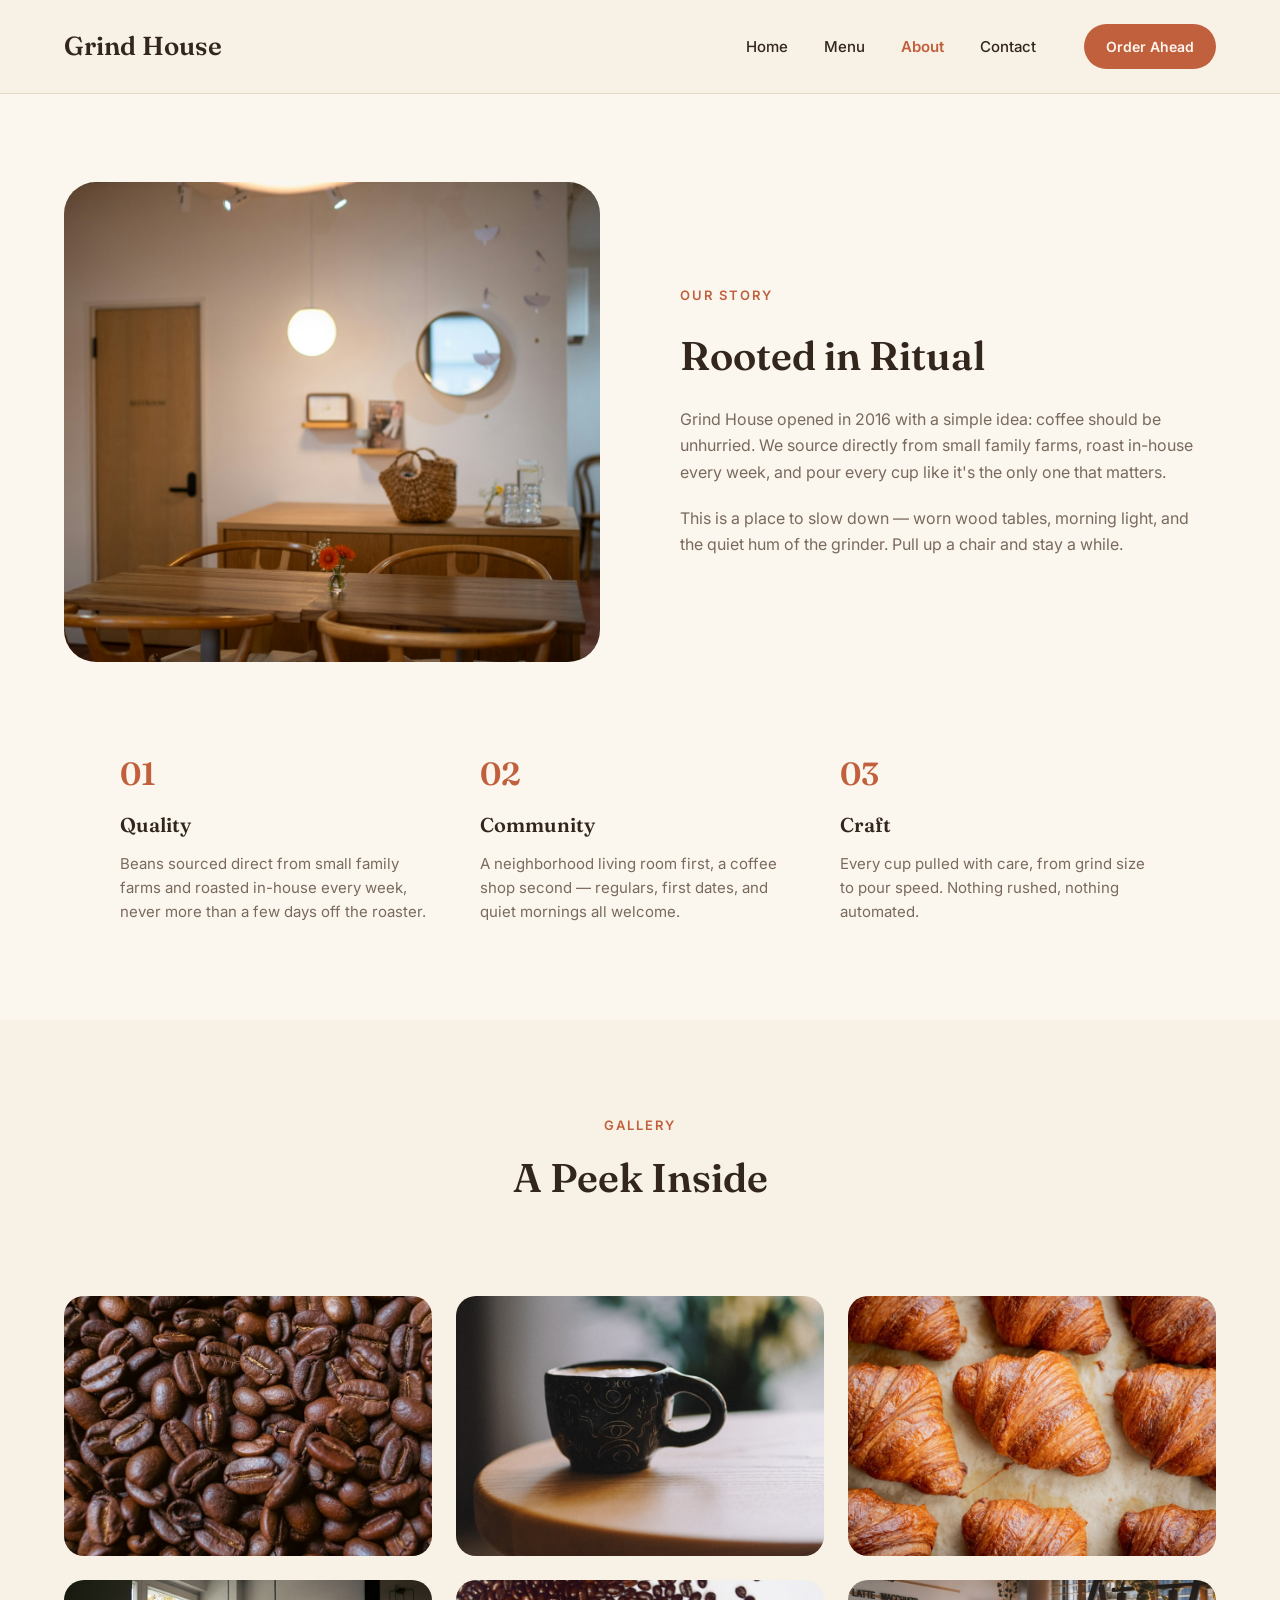
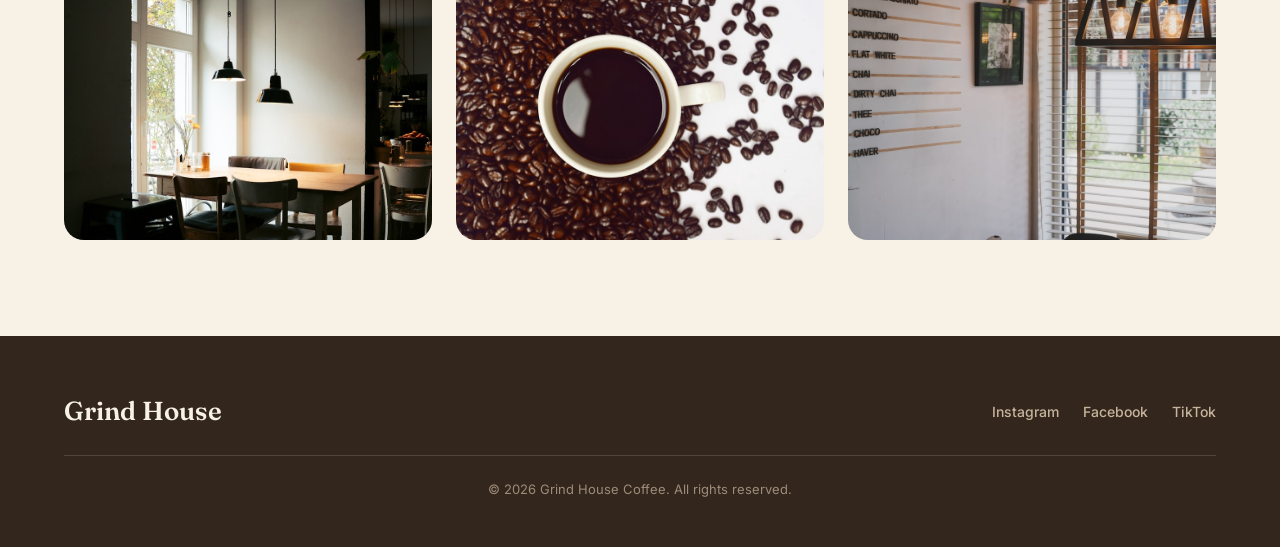
==== about.html @ 4ec2ee50 "Initial commit: Grind House multi-page static site Warm-minimalist coffee house landing site built f" ====
<!DOCTYPE html>
<html lang="ru">
<head>
<meta charset="UTF-8">
<meta name="viewport" content="width=device-width, initial-scale=1.0">
<title>About — Grind House</title>
<link rel="preconnect" href="https://fonts.googleapis.com">
<link rel="preconnect" href="https://fonts.gstatic.com" crossorigin>
<link href="https://fonts.googleapis.com/css2?family=Fraunces:ital,wght@0,600;0,900;1,600&family=Inter:ital,wght@0,400;0,500;0,600;1,400&display=swap" rel="stylesheet">
<link rel="stylesheet" href="css/style.css">
</head>
<body>

<header class="site-header">
  <a class="logo" href="index.html">Grind House</a>
  <nav class="site-nav">
    <ul class="nav-links">
      <li><a href="index.html">Home</a></li>
      <li><a href="menu.html">Menu</a></li>
      <li><a href="about.html" class="active" aria-current="page">About</a></li>
      <li><a href="contact.html">Contact</a></li>
    </ul>
    <a class="btn btn-primary btn-small" href="#">Order Ahead</a>
  </nav>
</header>

<main>

  <section class="about">
    <div class="photo-frame">
      <img src="assets/about-cafe-interior.jpg" alt="Cozy warm-toned interior of Grind House">
    </div>
    <div class="about-copy">
      <span class="eyebrow">Our Story</span>
      <h2>Rooted in Ritual</h2>
      <p>Grind House opened in 2016 with a simple idea: coffee should be unhurried. We source directly from small family farms, roast in-house every week, and pour every cup like it's the only one that matters.</p>
      <p>This is a place to slow down — worn wood tables, morning light, and the quiet hum of the grinder. Pull up a chair and stay a while.</p>
    </div>
  </section>

  <section class="values-row">
    <div class="value-card">
      <span class="value-index">01</span>
      <h3>Quality</h3>
      <p>Beans sourced direct from small family farms and roasted in-house every week, never more than a few days off the roaster.</p>
    </div>
    <div class="value-card">
      <span class="value-index">02</span>
      <h3>Community</h3>
      <p>A neighborhood living room first, a coffee shop second — regulars, first dates, and quiet mornings all welcome.</p>
    </div>
    <div class="value-card">
      <span class="value-index">03</span>
      <h3>Craft</h3>
      <p>Every cup pulled with care, from grind size to pour speed. Nothing rushed, nothing automated.</p>
    </div>
  </section>

  <section class="gallery">
    <div class="section-heading">
      <span class="eyebrow">Gallery</span>
      <h2>A Peek Inside</h2>
    </div>
    <div class="gallery-grid">
      <div class="photo-frame"><img src="assets/gallery-beans.jpg" alt="Close-up of freshly roasted coffee beans"></div>
      <div class="photo-frame"><img src="assets/gallery-cup.jpg" alt="Coffee cup on a wooden table"></div>
      <div class="photo-frame"><img src="assets/gallery-pastries.jpg" alt="Fresh croissants and pastries"></div>
      <div class="photo-frame"><img src="assets/gallery-interior-1.jpg" alt="Warm, moody Grind House seating area"></div>
      <div class="photo-frame"><img src="assets/gallery-beans-cup.jpg" alt="Black coffee surrounded by roasted beans"></div>
      <div class="photo-frame"><img src="assets/gallery-interior-2.jpg" alt="Grind House interior with menu board"></div>
    </div>
  </section>

</main>

<footer class="site-footer">
  <div class="footer-top">
    <span class="logo">Grind House</span>
    <div class="social-links">
      <a href="#">Instagram</a>
      <a href="#">Facebook</a>
      <a href="#">TikTok</a>
    </div>
  </div>
  <div class="footer-divider"></div>
  <p class="copyright">© 2026 Grind House Coffee. All rights reserved.</p>
</footer>

</body>
</html>
---- css/style.css ----
/* Grind House — shared styles
   Palette, type and spacing carried over 1:1 from the Figma landing page. */

:root {
  --cream: #F7F1E6;
  --cream-alt: #FBF7EF;
  --text-dark: #33261C;
  --text-muted: #7A6A5D;
  --terracotta: #C1603C;
  --terracotta-dark: #A94D2B;
  --terracotta-light: #DD825A;
  --cream-text: #FFF6F0;
  --warm-muted: #C7B49D;
  --copy-muted: #9E8C7A;
  --map-bg: #EDE3D3;
  --border: #E4D8C6;
}

* {
  box-sizing: border-box;
}

html {
  scroll-behavior: smooth;
}

body {
  margin: 0;
  background: var(--cream);
  color: var(--text-dark);
  font-family: "Inter", sans-serif;
  font-size: 16px;
  line-height: 1.5;
}

h1, h2, h3 {
  margin: 0;
  font-family: "Fraunces", serif;
  font-weight: 600;
}

p {
  margin: 0;
}

a {
  text-decoration: none;
  color: inherit;
}

ul {
  list-style: none;
  margin: 0;
  padding: 0;
}

img {
  max-width: 100%;
  display: block;
}

.eyebrow {
  font-family: "Inter", sans-serif;
  font-weight: 600;
  font-size: 13px;
  letter-spacing: 2px;
  text-transform: uppercase;
  color: var(--terracotta);
}

.section-heading {
  display: flex;
  flex-direction: column;
  align-items: center;
  gap: 12px;
  text-align: center;
  margin-bottom: 48px;
}

.section-heading h2 {
  font-size: clamp(28px, 4vw, 40px);
  color: var(--text-dark);
}

/* Buttons */

.btn {
  display: inline-flex;
  align-items: center;
  justify-content: center;
  padding: 16px 28px;
  border-radius: 999px;
  font-family: "Inter", sans-serif;
  font-weight: 600;
  font-size: 15px;
  border: none;
  cursor: pointer;
  transition: background-color 0.2s ease, color 0.2s ease, border-color 0.2s ease;
}

.btn-primary {
  background: var(--terracotta);
  color: var(--cream-text);
}

.btn-primary:hover {
  background: var(--terracotta-dark);
}

.btn-secondary {
  background: transparent;
  color: var(--text-dark);
  border: 1.5px solid var(--text-dark);
}

.btn-secondary:hover {
  background: var(--text-dark);
  color: var(--cream);
}

.btn-small {
  padding: 12px 22px;
  font-size: 14px;
}

/* Header / Nav */

.site-header {
  position: sticky;
  top: 0;
  z-index: 10;
  display: flex;
  align-items: center;
  justify-content: space-between;
  gap: 24px;
  padding: 24px 64px;
  background: var(--cream);
  border-bottom: 1px solid var(--border);
  flex-wrap: wrap;
}

.logo {
  font-family: "Fraunces", serif;
  font-weight: 600;
  font-size: 26px;
  color: var(--text-dark);
  white-space: nowrap;
}

.site-nav {
  display: flex;
  align-items: center;
  gap: 48px;
  flex-wrap: wrap;
}

.nav-links {
  display: flex;
  align-items: center;
  gap: 36px;
  flex-wrap: wrap;
}

.nav-links a {
  font-weight: 500;
  font-size: 15px;
  color: var(--text-dark);
}

.nav-links a.active {
  color: var(--terracotta);
  font-weight: 600;
}

.nav-links a:hover {
  color: var(--terracotta);
}

/* Photos */

.photo-frame {
  position: relative;
  flex: 1;
  min-height: 260px;
  border-radius: 32px;
  overflow: hidden;
  background: linear-gradient(135deg, #8B5E3C, #5C3D25);
}

.photo-frame img {
  width: 100%;
  height: 100%;
  object-fit: cover;
  display: block;
}

/* Gallery grid (about.html) */

.gallery {
  display: flex;
  flex-direction: column;
  align-items: center;
  gap: 40px;
  padding: 96px 64px;
  background: var(--cream);
}

.gallery-grid {
  display: grid;
  grid-template-columns: repeat(3, 1fr);
  gap: 24px;
  width: 100%;
  max-width: 1200px;
}

.gallery-grid .photo-frame {
  height: 260px;
  border-radius: 20px;
}

/* Hero */

.hero {
  display: flex;
  align-items: center;
  gap: 80px;
  padding: 72px 64px;
  background: var(--cream);
}

.hero-copy {
  flex: 1;
  display: flex;
  flex-direction: column;
  align-items: flex-start;
  gap: 24px;
}

.hero-copy h1 {
  font-weight: 900;
  font-size: clamp(36px, 5vw, 60px);
  line-height: 1.08;
  color: var(--text-dark);
}

.hero-copy p.subtext {
  font-family: "Inter", sans-serif;
  font-size: 18px;
  line-height: 1.5;
  color: var(--text-muted);
  max-width: 440px;
}

.cta-row {
  display: flex;
  gap: 16px;
  flex-wrap: wrap;
}

.hero .photo-frame {
  flex: 1;
  height: 500px;
}

/* About */

.about {
  display: flex;
  align-items: center;
  gap: 80px;
  padding: 88px 64px;
  background: var(--cream-alt);
}

.about .photo-frame {
  flex: 1;
  height: 480px;
}

.about-copy {
  flex: 1;
  display: flex;
  flex-direction: column;
  align-items: flex-start;
  gap: 20px;
}

.about-copy h2 {
  font-size: clamp(28px, 4vw, 40px);
}

.about-copy p {
  font-size: 16px;
  line-height: 1.65;
  color: var(--text-muted);
  max-width: 520px;
}

/* About page — values row */

.values-row {
  display: flex;
  gap: 40px;
  padding: 0 64px 96px;
  background: var(--cream-alt);
  flex-wrap: wrap;
  justify-content: center;
}

.value-card {
  flex: 1;
  min-width: 220px;
  max-width: 320px;
  display: flex;
  flex-direction: column;
  gap: 12px;
}

.value-card .value-index {
  font-family: "Fraunces", serif;
  font-weight: 600;
  font-size: 32px;
  color: var(--terracotta);
}

.value-card h3 {
  font-size: 20px;
  color: var(--text-dark);
}

.value-card p {
  font-size: 15px;
  line-height: 1.6;
  color: var(--text-muted);
}

/* Menu */

.menu-section {
  display: flex;
  flex-direction: column;
  align-items: center;
  padding: 96px 64px;
  background: var(--cream);
}

.menu-intro {
  max-width: 560px;
  text-align: center;
  color: var(--text-muted);
  font-size: 16px;
  line-height: 1.6;
  margin: -24px 0 48px;
}

.menu-columns {
  display: grid;
  grid-template-columns: repeat(2, minmax(300px, 440px));
  gap: 64px;
  justify-content: center;
}

.menu-column {
  display: flex;
  flex-direction: column;
  gap: 20px;
}

.menu-column h3 {
  font-size: 22px;
  color: var(--text-dark);
}

.menu-row {
  display: flex;
  justify-content: space-between;
  align-items: center;
  gap: 12px;
}

.menu-row .item-name {
  font-weight: 500;
  color: var(--text-dark);
}

.menu-row .item-price {
  font-weight: 600;
  color: var(--terracotta);
}

/* Hours */

.hours {
  display: flex;
  flex-direction: column;
  align-items: center;
  gap: 32px;
  padding: 88px 64px;
  background: var(--text-dark);
}

.hours .eyebrow {
  color: var(--terracotta-light);
}

.hours h2 {
  color: var(--cream);
  font-size: clamp(28px, 4vw, 36px);
}

.hours-list {
  display: flex;
  flex-direction: column;
  gap: 14px;
  width: 100%;
  max-width: 380px;
}

.hours-row {
  display: flex;
  justify-content: space-between;
  gap: 12px;
}

.hours-row .day {
  font-weight: 500;
  color: var(--cream);
}

.hours-row .time {
  color: var(--warm-muted);
}

/* Explore links (index page) */

.explore {
  display: flex;
  flex-direction: column;
  align-items: center;
  gap: 32px;
  padding: 88px 64px;
  background: var(--cream-alt);
  text-align: center;
}

.explore h2 {
  font-size: clamp(24px, 3.5vw, 32px);
}

.explore-buttons {
  display: flex;
  gap: 20px;
  flex-wrap: wrap;
  justify-content: center;
}

/* Contact */

.contact {
  display: flex;
  align-items: center;
  gap: 80px;
  padding: 88px 64px;
  background: var(--cream);
  flex-wrap: wrap;
}

.contact-copy {
  flex: 1;
  min-width: 280px;
  display: flex;
  flex-direction: column;
  align-items: flex-start;
  gap: 18px;
}

.contact-copy h2 {
  font-size: clamp(28px, 4vw, 36px);
}

.contact-copy .address {
  color: var(--text-muted);
  font-size: 16px;
  line-height: 1.6;
}

.contact-copy .phone,
.contact-copy .email {
  font-weight: 500;
  font-size: 16px;
  color: var(--text-dark);
}

.map-placeholder {
  position: relative;
  flex: 1;
  min-width: 280px;
  height: 360px;
  border-radius: 24px;
  overflow: hidden;
  background: var(--map-bg);
}

.map-placeholder img {
  width: 100%;
  height: 100%;
  object-fit: cover;
  display: block;
}

.map-caption {
  position: absolute;
  left: 0;
  right: 0;
  bottom: 0;
  display: flex;
  align-items: center;
  gap: 8px;
  padding: 18px 20px;
  background: linear-gradient(to top, rgba(51, 38, 28, 0.8), transparent);
  color: var(--cream-text);
  font-size: 14px;
}

/* Footer */

.site-footer {
  display: flex;
  flex-direction: column;
  align-items: center;
  gap: 24px;
  padding: 56px 64px 48px;
  background: var(--text-dark);
}

.footer-top {
  display: flex;
  justify-content: space-between;
  align-items: center;
  width: 100%;
  flex-wrap: wrap;
  gap: 16px;
}

.footer-top .logo {
  color: var(--cream);
}

.social-links {
  display: flex;
  gap: 24px;
  flex-wrap: wrap;
}

.social-links a {
  font-weight: 500;
  font-size: 14px;
  color: var(--warm-muted);
}

.social-links a:hover {
  color: var(--cream-text);
}

.footer-divider {
  width: 100%;
  height: 1px;
  background: rgba(247, 241, 230, 0.15);
}

.copyright {
  font-size: 13px;
  color: var(--copy-muted);
}

/* Responsive */

@media (max-width: 900px) {
  .site-header {
    padding: 20px 24px;
  }

  .hero,
  .about,
  .contact {
    flex-direction: column;
    padding: 56px 24px;
    gap: 40px;
  }

  .hero-copy,
  .about-copy {
    align-items: center;
    text-align: center;
  }

  .hero-copy p.subtext {
    max-width: 100%;
  }

  .cta-row {
    justify-content: center;
  }

  .menu-section,
  .hours,
  .explore {
    padding: 64px 24px;
  }

  .menu-columns {
    grid-template-columns: 1fr;
    max-width: 440px;
  }

  .gallery {
    padding: 64px 24px;
  }

  .gallery-grid {
    grid-template-columns: repeat(2, 1fr);
  }
}

@media (max-width: 560px) {
  .gallery-grid {
    grid-template-columns: 1fr;
  }

  .site-footer {
    padding: 48px 24px;
  }

  .footer-top {
    flex-direction: column;
    text-align: center;
  }
}

@media (max-width: 480px) {
  .logo {
    font-size: 22px;
  }

  .nav-links {
    gap: 20px;
  }
}
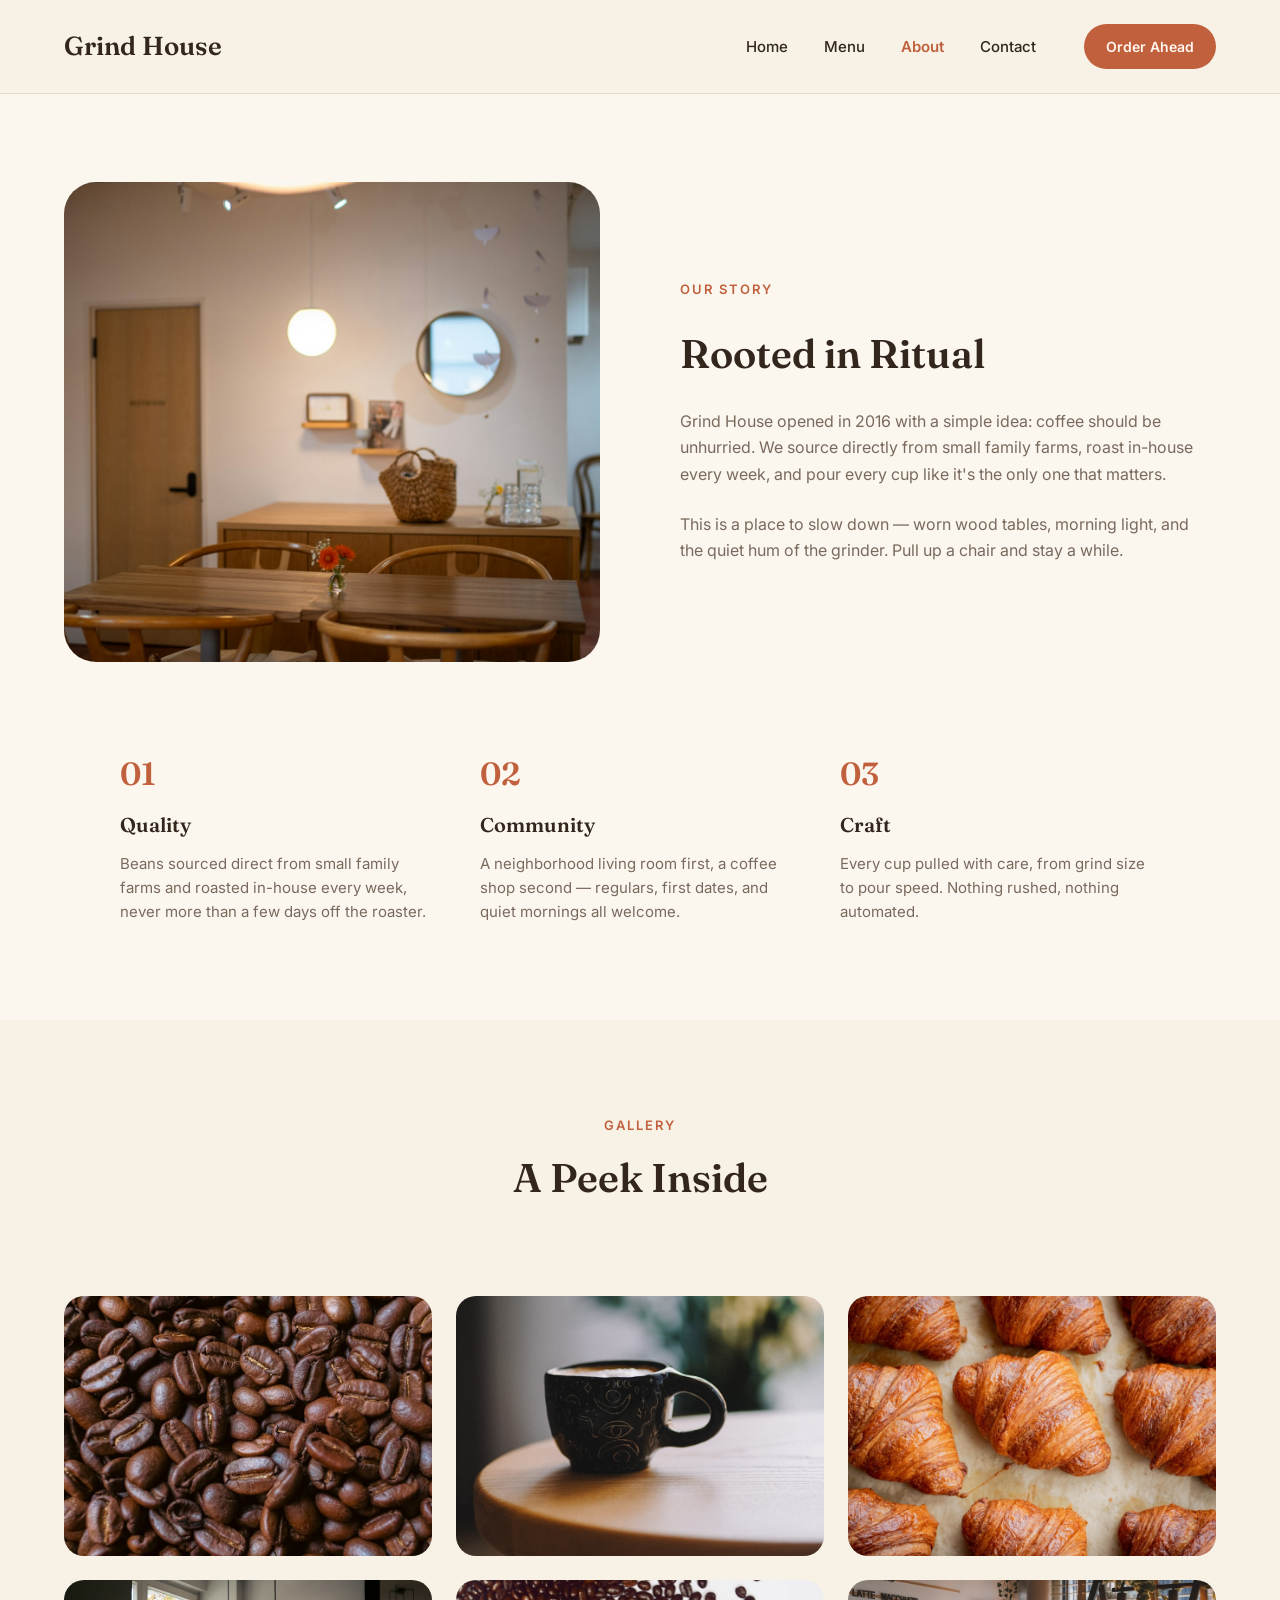
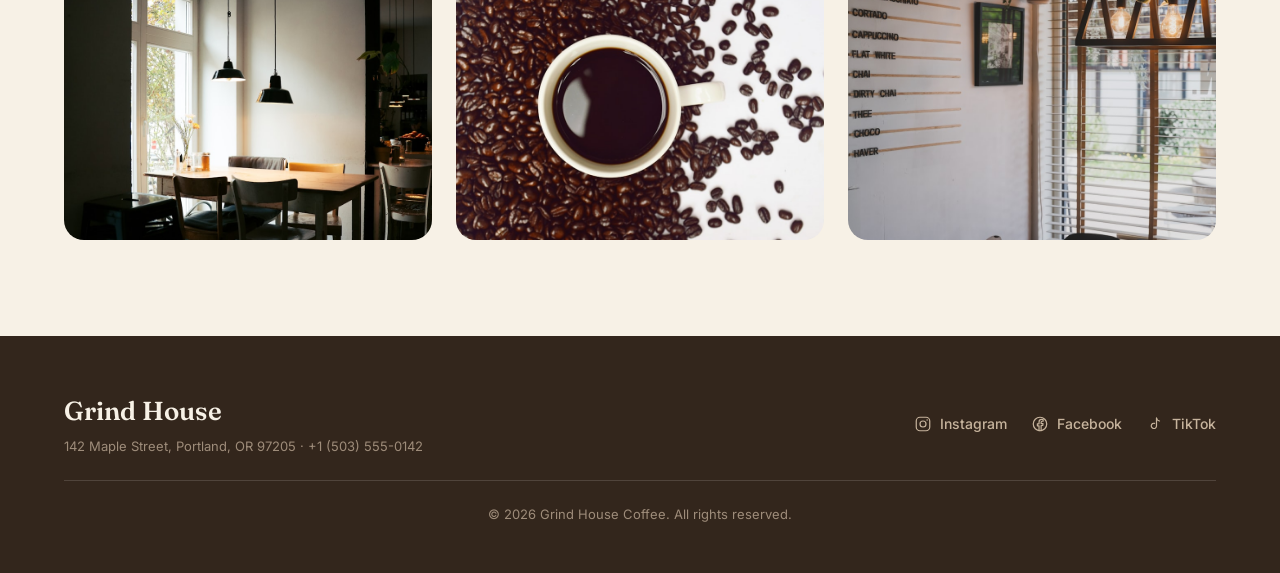
==== commit b1744f7d: "Apply design review fixes: spacing, reviews, footer, accent color - Normalize copy-block spacing to " ====
--- a/about.html
+++ b/about.html
@@ -75,11 +75,14 @@
 
 <footer class="site-footer">
   <div class="footer-top">
-    <span class="logo">Grind House</span>
+    <div class="footer-brand">
+      <span class="logo">Grind House</span>
+      <p class="footer-contact">142 Maple Street, Portland, OR 97205 · +1 (503) 555-0142</p>
+    </div>
     <div class="social-links">
-      <a href="#">Instagram</a>
-      <a href="#">Facebook</a>
-      <a href="#">TikTok</a>
+      <a href="#"><svg viewBox="0 0 24 24"><rect x="3" y="3" width="18" height="18" rx="5"/><circle cx="12" cy="12" r="4"/><circle cx="17.5" cy="6.5" r="1" fill="currentColor" stroke="none"/></svg>Instagram</a>
+      <a href="#"><svg viewBox="0 0 24 24"><circle cx="12" cy="12" r="9"/><path d="M13.5 21v-7h2.2l.3-2.6h-2.5V9.6c0-.75.2-1.26 1.28-1.26h1.37V6.02C15.9 5.95 15.1 5.9 14.2 5.9c-2.1 0-3.5 1.28-3.5 3.63v2.3H8.5v2.6h2.2V21"/></svg>Facebook</a>
+      <a href="#"><svg viewBox="0 0 24 24"><path d="M14 4v10.5a3.5 3.5 0 1 1-2.5-3.35"/><path d="M14 4c.4 2.2 2 3.7 4 4"/></svg>TikTok</a>
     </div>
   </div>
   <div class="footer-divider"></div>
--- a/css/style.css
+++ b/css/style.css
@@ -282,7 +282,7 @@
   display: flex;
   flex-direction: column;
   align-items: flex-start;
-  gap: 20px;
+  gap: 24px;
 }
 
 .about-copy h2 {
@@ -385,7 +385,60 @@
 
 .menu-row .item-price {
   font-weight: 600;
+  color: var(--text-dark);
+}
+
+/* Reviews */
+
+.reviews {
+  display: flex;
+  flex-direction: column;
+  align-items: center;
+  gap: 40px;
+  padding: 96px 64px;
+  background: var(--cream-alt);
+}
+
+.review-cards {
+  display: flex;
+  align-items: stretch;
+  justify-content: center;
+  flex-wrap: wrap;
+  gap: 32px;
+  width: 100%;
+  max-width: 1200px;
+}
+
+.review-card {
+  flex: 1;
+  min-width: 280px;
+  max-width: 380px;
+  display: flex;
+  flex-direction: column;
+  gap: 16px;
+  padding: 32px;
+  border-radius: 20px;
+  background: var(--cream);
+}
+
+.review-card .stars {
   color: var(--terracotta);
+  font-size: 16px;
+  letter-spacing: 2px;
+}
+
+.review-card .quote {
+  font-style: italic;
+  font-size: 15px;
+  line-height: 1.55;
+  color: var(--text-dark);
+}
+
+.review-card .reviewer {
+  font-weight: 500;
+  font-size: 14px;
+  color: var(--text-muted);
+  margin-top: auto;
 }
 
 /* Hours */
@@ -471,7 +524,7 @@
   display: flex;
   flex-direction: column;
   align-items: flex-start;
-  gap: 18px;
+  gap: 24px;
 }
 
 .contact-copy h2 {
@@ -542,10 +595,21 @@
   gap: 16px;
 }
 
+.footer-brand {
+  display: flex;
+  flex-direction: column;
+  gap: 6px;
+}
+
 .footer-top .logo {
   color: var(--cream);
 }
 
+.footer-contact {
+  font-size: 13px;
+  color: var(--copy-muted);
+}
+
 .social-links {
   display: flex;
   gap: 24px;
@@ -553,9 +617,23 @@
 }
 
 .social-links a {
+  display: inline-flex;
+  align-items: center;
+  gap: 8px;
   font-weight: 500;
   font-size: 14px;
   color: var(--warm-muted);
+}
+
+.social-links a svg {
+  width: 18px;
+  height: 18px;
+  flex-shrink: 0;
+  fill: none;
+  stroke: currentColor;
+  stroke-width: 1.6;
+  stroke-linecap: round;
+  stroke-linejoin: round;
 }
 
 .social-links a:hover {
@@ -604,7 +682,8 @@
 
   .menu-section,
   .hours,
-  .explore {
+  .explore,
+  .reviews {
     padding: 64px 24px;
   }
 
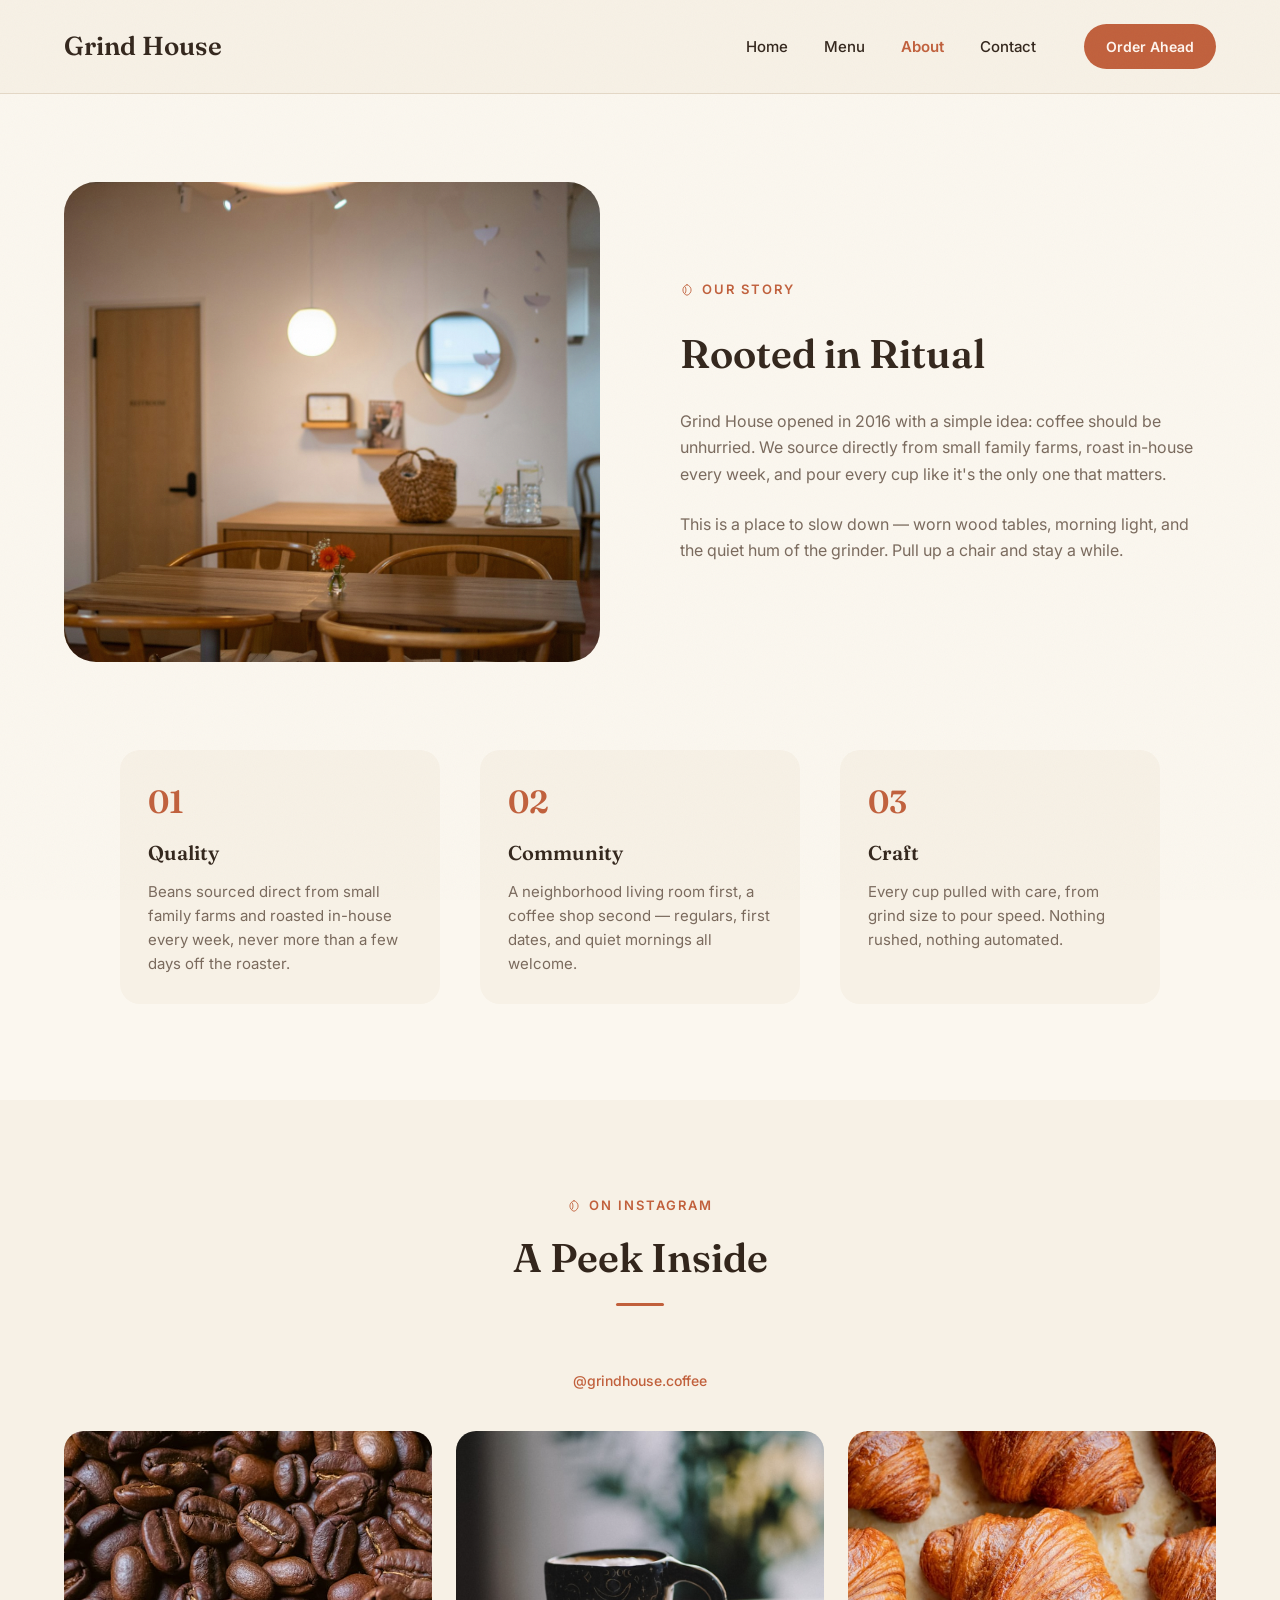
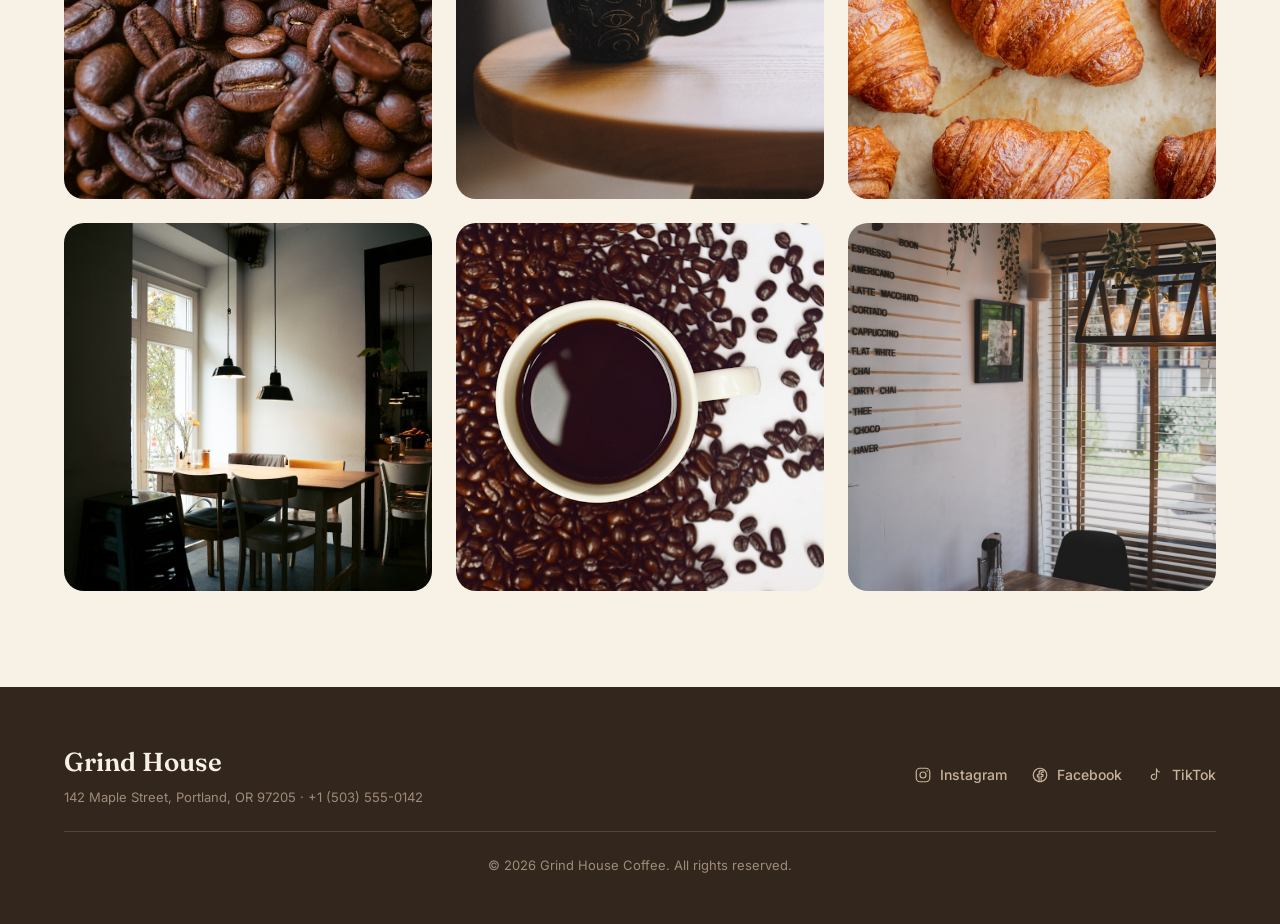
==== commit 4c026662: "Add award-winning polish: Featured Drinks, IG gallery, microinteractions - Featured Drinks section o" ====
--- a/about.html
+++ b/about.html
@@ -27,11 +27,11 @@
 <main>
 
   <section class="about">
-    <div class="photo-frame">
+    <div class="photo-frame reveal">
       <img src="assets/about-cafe-interior.jpg" alt="Cozy warm-toned interior of Grind House">
     </div>
-    <div class="about-copy">
-      <span class="eyebrow">Our Story</span>
+    <div class="about-copy reveal reveal-delay-1">
+      <span class="eyebrow"><svg class="bean-icon" viewBox="0 0 24 24" aria-hidden="true"><path d="M12 3c-4.4 1.2-7 5-7 9s2.6 7.8 7 9c4.4-1.2 7-5 7-9s-2.6-7.8-7-9z"/><path d="M9 6.5c1.8 1.6 1.8 9.4 0 11"/></svg>Our Story</span>
       <h2>Rooted in Ritual</h2>
       <p>Grind House opened in 2016 with a simple idea: coffee should be unhurried. We source directly from small family farms, roast in-house every week, and pour every cup like it's the only one that matters.</p>
       <p>This is a place to slow down — worn wood tables, morning light, and the quiet hum of the grinder. Pull up a chair and stay a while.</p>
@@ -39,17 +39,17 @@
   </section>
 
   <section class="values-row">
-    <div class="value-card">
+    <div class="value-card reveal">
       <span class="value-index">01</span>
       <h3>Quality</h3>
       <p>Beans sourced direct from small family farms and roasted in-house every week, never more than a few days off the roaster.</p>
     </div>
-    <div class="value-card">
+    <div class="value-card reveal reveal-delay-1">
       <span class="value-index">02</span>
       <h3>Community</h3>
       <p>A neighborhood living room first, a coffee shop second — regulars, first dates, and quiet mornings all welcome.</p>
     </div>
-    <div class="value-card">
+    <div class="value-card reveal reveal-delay-2">
       <span class="value-index">03</span>
       <h3>Craft</h3>
       <p>Every cup pulled with care, from grind size to pour speed. Nothing rushed, nothing automated.</p>
@@ -57,17 +57,36 @@
   </section>
 
   <section class="gallery">
-    <div class="section-heading">
-      <span class="eyebrow">Gallery</span>
+    <div class="section-heading reveal">
+      <span class="eyebrow"><svg class="bean-icon" viewBox="0 0 24 24" aria-hidden="true"><path d="M12 3c-4.4 1.2-7 5-7 9s2.6 7.8 7 9c4.4-1.2 7-5 7-9s-2.6-7.8-7-9z"/><path d="M9 6.5c1.8 1.6 1.8 9.4 0 11"/></svg>On Instagram</span>
       <h2>A Peek Inside</h2>
     </div>
+    <a class="gallery-handle reveal" href="#">@grindhouse.coffee</a>
     <div class="gallery-grid">
-      <div class="photo-frame"><img src="assets/gallery-beans.jpg" alt="Close-up of freshly roasted coffee beans"></div>
-      <div class="photo-frame"><img src="assets/gallery-cup.jpg" alt="Coffee cup on a wooden table"></div>
-      <div class="photo-frame"><img src="assets/gallery-pastries.jpg" alt="Fresh croissants and pastries"></div>
-      <div class="photo-frame"><img src="assets/gallery-interior-1.jpg" alt="Warm, moody Grind House seating area"></div>
-      <div class="photo-frame"><img src="assets/gallery-beans-cup.jpg" alt="Black coffee surrounded by roasted beans"></div>
-      <div class="photo-frame"><img src="assets/gallery-interior-2.jpg" alt="Grind House interior with menu board"></div>
+      <div class="photo-frame reveal">
+        <img src="assets/gallery-beans.jpg" alt="Close-up of freshly roasted coffee beans">
+        <div class="gallery-overlay"><svg viewBox="0 0 24 24"><path d="M12 20.5s-7.5-4.6-9.5-9C1 8 2.2 4.8 5.3 4.1c2-.4 4 .4 5 2.1 1-1.7 3-2.5 5-2.1 3.1.7 4.3 3.9 2.8 7.4-2 4.4-9.5 9-9.5 9z"/></svg></div>
+      </div>
+      <div class="photo-frame reveal reveal-delay-1">
+        <img src="assets/gallery-cup.jpg" alt="Coffee cup on a wooden table">
+        <div class="gallery-overlay"><svg viewBox="0 0 24 24"><path d="M12 20.5s-7.5-4.6-9.5-9C1 8 2.2 4.8 5.3 4.1c2-.4 4 .4 5 2.1 1-1.7 3-2.5 5-2.1 3.1.7 4.3 3.9 2.8 7.4-2 4.4-9.5 9-9.5 9z"/></svg></div>
+      </div>
+      <div class="photo-frame reveal reveal-delay-2">
+        <img src="assets/gallery-pastries.jpg" alt="Fresh croissants and pastries">
+        <div class="gallery-overlay"><svg viewBox="0 0 24 24"><path d="M12 20.5s-7.5-4.6-9.5-9C1 8 2.2 4.8 5.3 4.1c2-.4 4 .4 5 2.1 1-1.7 3-2.5 5-2.1 3.1.7 4.3 3.9 2.8 7.4-2 4.4-9.5 9-9.5 9z"/></svg></div>
+      </div>
+      <div class="photo-frame reveal">
+        <img src="assets/gallery-interior-1.jpg" alt="Warm, moody Grind House seating area">
+        <div class="gallery-overlay"><svg viewBox="0 0 24 24"><path d="M12 20.5s-7.5-4.6-9.5-9C1 8 2.2 4.8 5.3 4.1c2-.4 4 .4 5 2.1 1-1.7 3-2.5 5-2.1 3.1.7 4.3 3.9 2.8 7.4-2 4.4-9.5 9-9.5 9z"/></svg></div>
+      </div>
+      <div class="photo-frame reveal reveal-delay-1">
+        <img src="assets/gallery-beans-cup.jpg" alt="Black coffee surrounded by roasted beans">
+        <div class="gallery-overlay"><svg viewBox="0 0 24 24"><path d="M12 20.5s-7.5-4.6-9.5-9C1 8 2.2 4.8 5.3 4.1c2-.4 4 .4 5 2.1 1-1.7 3-2.5 5-2.1 3.1.7 4.3 3.9 2.8 7.4-2 4.4-9.5 9-9.5 9z"/></svg></div>
+      </div>
+      <div class="photo-frame reveal reveal-delay-2">
+        <img src="assets/gallery-interior-2.jpg" alt="Grind House interior with menu board">
+        <div class="gallery-overlay"><svg viewBox="0 0 24 24"><path d="M12 20.5s-7.5-4.6-9.5-9C1 8 2.2 4.8 5.3 4.1c2-.4 4 .4 5 2.1 1-1.7 3-2.5 5-2.1 3.1.7 4.3 3.9 2.8 7.4-2 4.4-9.5 9-9.5 9z"/></svg></div>
+      </div>
     </div>
   </section>
 
@@ -89,5 +108,6 @@
   <p class="copyright">© 2026 Grind House Coffee. All rights reserved.</p>
 </footer>
 
+<script src="js/reveal.js" defer></script>
 </body>
 </html>
--- a/css/style.css
+++ b/css/style.css
@@ -25,12 +25,25 @@
 }
 
 body {
+  position: relative;
   margin: 0;
   background: var(--cream);
   color: var(--text-dark);
   font-family: "Inter", sans-serif;
   font-size: 16px;
   line-height: 1.5;
+}
+
+/* Subtle film-grain texture — a quiet, tactile layer over every section,
+   flat colour alone reads a little sterile at this scale. */
+body::before {
+  content: "";
+  position: fixed;
+  inset: 0;
+  z-index: 999;
+  pointer-events: none;
+  opacity: 0.035;
+  background-image: url("data:image/svg+xml,%3Csvg xmlns='http://www.w3.org/2000/svg' width='200' height='200'%3E%3Cfilter id='n'%3E%3CfeTurbulence type='fractalNoise' baseFrequency='0.9' numOctaves='2' stitchTiles='stitch'/%3E%3C/filter%3E%3Crect width='100%25' height='100%25' filter='url(%23n)'/%3E%3C/svg%3E");
 }
 
 h1, h2, h3 {
@@ -60,6 +73,9 @@
 }
 
 .eyebrow {
+  display: inline-flex;
+  align-items: center;
+  gap: 8px;
   font-family: "Inter", sans-serif;
   font-weight: 600;
   font-size: 13px;
@@ -68,6 +84,16 @@
   color: var(--terracotta);
 }
 
+.bean-icon {
+  width: 14px;
+  height: 14px;
+  flex-shrink: 0;
+  fill: none;
+  stroke: currentColor;
+  stroke-width: 1.5;
+  stroke-linecap: round;
+}
+
 .section-heading {
   display: flex;
   flex-direction: column;
@@ -78,8 +104,22 @@
 }
 
 .section-heading h2 {
+  position: relative;
+  padding-bottom: 18px;
   font-size: clamp(28px, 4vw, 40px);
   color: var(--text-dark);
+}
+
+.section-heading h2::after {
+  content: "";
+  position: absolute;
+  left: 50%;
+  bottom: 0;
+  width: 48px;
+  height: 3px;
+  border-radius: 2px;
+  background: var(--terracotta);
+  transform: translateX(-50%);
 }
 
 /* Buttons */
@@ -95,7 +135,8 @@
   font-size: 15px;
   border: none;
   cursor: pointer;
-  transition: background-color 0.2s ease, color 0.2s ease, border-color 0.2s ease;
+  transition: background-color 0.3s ease, color 0.3s ease, border-color 0.3s ease,
+    box-shadow 0.3s ease, transform 0.3s ease;
 }
 
 .btn-primary {
@@ -105,6 +146,8 @@
 
 .btn-primary:hover {
   background: var(--terracotta-dark);
+  box-shadow: 0 10px 24px rgba(193, 96, 60, 0.32);
+  transform: translateY(-2px);
 }
 
 .btn-secondary {
@@ -116,6 +159,13 @@
 .btn-secondary:hover {
   background: var(--text-dark);
   color: var(--cream);
+  box-shadow: 0 10px 24px rgba(51, 38, 28, 0.18);
+  transform: translateY(-2px);
+}
+
+.btn:active {
+  transform: translateY(0);
+  box-shadow: none;
 }
 
 .btn-small {
@@ -192,9 +242,10 @@
   height: 100%;
   object-fit: cover;
   display: block;
-}
-
-/* Gallery grid (about.html) */
+  transition: transform 0.4s ease;
+}
+
+/* Gallery grid (about.html) — Instagram-style */
 
 .gallery {
   display: flex;
@@ -203,6 +254,21 @@
   gap: 40px;
   padding: 96px 64px;
   background: var(--cream);
+}
+
+.gallery-handle {
+  display: inline-flex;
+  align-items: center;
+  gap: 6px;
+  margin-top: -24px;
+  font-weight: 500;
+  font-size: 14px;
+  color: var(--terracotta);
+  transition: color 0.3s ease;
+}
+
+.gallery-handle:hover {
+  color: var(--terracotta-dark);
 }
 
 .gallery-grid {
@@ -214,8 +280,45 @@
 }
 
 .gallery-grid .photo-frame {
-  height: 260px;
+  aspect-ratio: 1 / 1;
+  height: auto;
   border-radius: 20px;
+  transition: transform 0.3s ease, box-shadow 0.3s ease;
+}
+
+.gallery-grid .photo-frame:hover {
+  transform: translateY(-6px);
+  box-shadow: 0 20px 36px rgba(51, 38, 28, 0.2);
+}
+
+.gallery-grid .photo-frame:hover img {
+  transform: scale(1.07);
+}
+
+.gallery-overlay {
+  position: absolute;
+  inset: 0;
+  display: flex;
+  align-items: center;
+  justify-content: center;
+  background: rgba(51, 38, 28, 0);
+  opacity: 0;
+  transition: opacity 0.3s ease, background-color 0.3s ease;
+}
+
+.gallery-grid .photo-frame:hover .gallery-overlay {
+  opacity: 1;
+  background: rgba(51, 38, 28, 0.32);
+}
+
+.gallery-overlay svg {
+  width: 26px;
+  height: 26px;
+  fill: none;
+  stroke: #fff;
+  stroke-width: 1.6;
+  stroke-linecap: round;
+  stroke-linejoin: round;
 }
 
 /* Hero */
@@ -314,6 +417,15 @@
   display: flex;
   flex-direction: column;
   gap: 12px;
+  padding: 28px;
+  border-radius: 20px;
+  background: var(--cream);
+  transition: transform 0.3s ease, box-shadow 0.3s ease;
+}
+
+.value-card:hover {
+  transform: translateY(-6px);
+  box-shadow: 0 20px 36px rgba(51, 38, 28, 0.12);
 }
 
 .value-card .value-index {
@@ -376,6 +488,16 @@
   justify-content: space-between;
   align-items: center;
   gap: 12px;
+  padding: 8px 12px;
+  margin: 0 -12px;
+  border-radius: 12px;
+  transition: background-color 0.3s ease, transform 0.3s ease, box-shadow 0.3s ease;
+}
+
+.menu-row:hover {
+  background: var(--cream-alt);
+  transform: translateY(-2px);
+  box-shadow: 0 10px 22px rgba(51, 38, 28, 0.08);
 }
 
 .menu-row .item-name {
@@ -386,6 +508,86 @@
 .menu-row .item-price {
   font-weight: 600;
   color: var(--text-dark);
+}
+
+/* Featured Drinks */
+
+.featured {
+  display: flex;
+  flex-direction: column;
+  align-items: center;
+  gap: 40px;
+  padding: 96px 64px;
+  background: var(--cream);
+}
+
+.featured-grid {
+  display: grid;
+  grid-template-columns: repeat(3, 1fr);
+  gap: 32px;
+  width: 100%;
+  max-width: 1200px;
+}
+
+.featured-card {
+  display: flex;
+  flex-direction: column;
+  border-radius: 20px;
+  background: var(--cream-alt);
+  overflow: hidden;
+  transition: transform 0.3s ease, box-shadow 0.3s ease;
+}
+
+.featured-card:hover {
+  transform: translateY(-6px);
+  box-shadow: 0 20px 40px rgba(51, 38, 28, 0.16);
+}
+
+.featured-photo {
+  height: 220px;
+  overflow: hidden;
+}
+
+.featured-photo img {
+  width: 100%;
+  height: 100%;
+  object-fit: cover;
+}
+
+.featured-card:hover .featured-photo img {
+  transform: scale(1.06);
+}
+
+.featured-info {
+  display: flex;
+  flex-direction: column;
+  gap: 8px;
+  padding: 24px;
+}
+
+.featured-row {
+  display: flex;
+  justify-content: space-between;
+  align-items: baseline;
+  gap: 12px;
+}
+
+.featured-row h3 {
+  font-size: 20px;
+  color: var(--text-dark);
+}
+
+.featured-price {
+  font-family: "Inter", sans-serif;
+  font-weight: 600;
+  font-size: 16px;
+  color: var(--terracotta);
+}
+
+.featured-info p {
+  font-size: 14px;
+  line-height: 1.55;
+  color: var(--text-muted);
 }
 
 /* Reviews */
@@ -419,6 +621,12 @@
   padding: 32px;
   border-radius: 20px;
   background: var(--cream);
+  transition: transform 0.3s ease, box-shadow 0.3s ease;
+}
+
+.review-card:hover {
+  transform: translateY(-6px);
+  box-shadow: 0 20px 36px rgba(51, 38, 28, 0.12);
 }
 
 .review-card .stars {
@@ -651,6 +859,43 @@
   color: var(--copy-muted);
 }
 
+/* Scroll reveal */
+
+.reveal {
+  opacity: 0;
+  transform: translateY(24px);
+  transition: opacity 0.7s ease, transform 0.7s ease;
+}
+
+.reveal.is-visible {
+  opacity: 1;
+  transform: translateY(0);
+}
+
+.reveal-delay-1 { transition-delay: 0.08s; }
+.reveal-delay-2 { transition-delay: 0.16s; }
+.reveal-delay-3 { transition-delay: 0.24s; }
+.reveal-delay-4 { transition-delay: 0.32s; }
+.reveal-delay-5 { transition-delay: 0.4s; }
+
+@media (prefers-reduced-motion: reduce) {
+  .reveal {
+    opacity: 1;
+    transform: none;
+    transition: none;
+  }
+
+  .btn,
+  .menu-row,
+  .review-card,
+  .value-card,
+  .featured-card,
+  .gallery-grid .photo-frame,
+  .photo-frame img {
+    transition: none !important;
+  }
+}
+
 /* Responsive */
 
 @media (max-width: 900px) {
@@ -683,7 +928,8 @@
   .menu-section,
   .hours,
   .explore,
-  .reviews {
+  .reviews,
+  .featured {
     padding: 64px 24px;
   }
 
@@ -696,13 +942,15 @@
     padding: 64px 24px;
   }
 
-  .gallery-grid {
+  .gallery-grid,
+  .featured-grid {
     grid-template-columns: repeat(2, 1fr);
   }
 }
 
 @media (max-width: 560px) {
-  .gallery-grid {
+  .gallery-grid,
+  .featured-grid {
     grid-template-columns: 1fr;
   }
 
